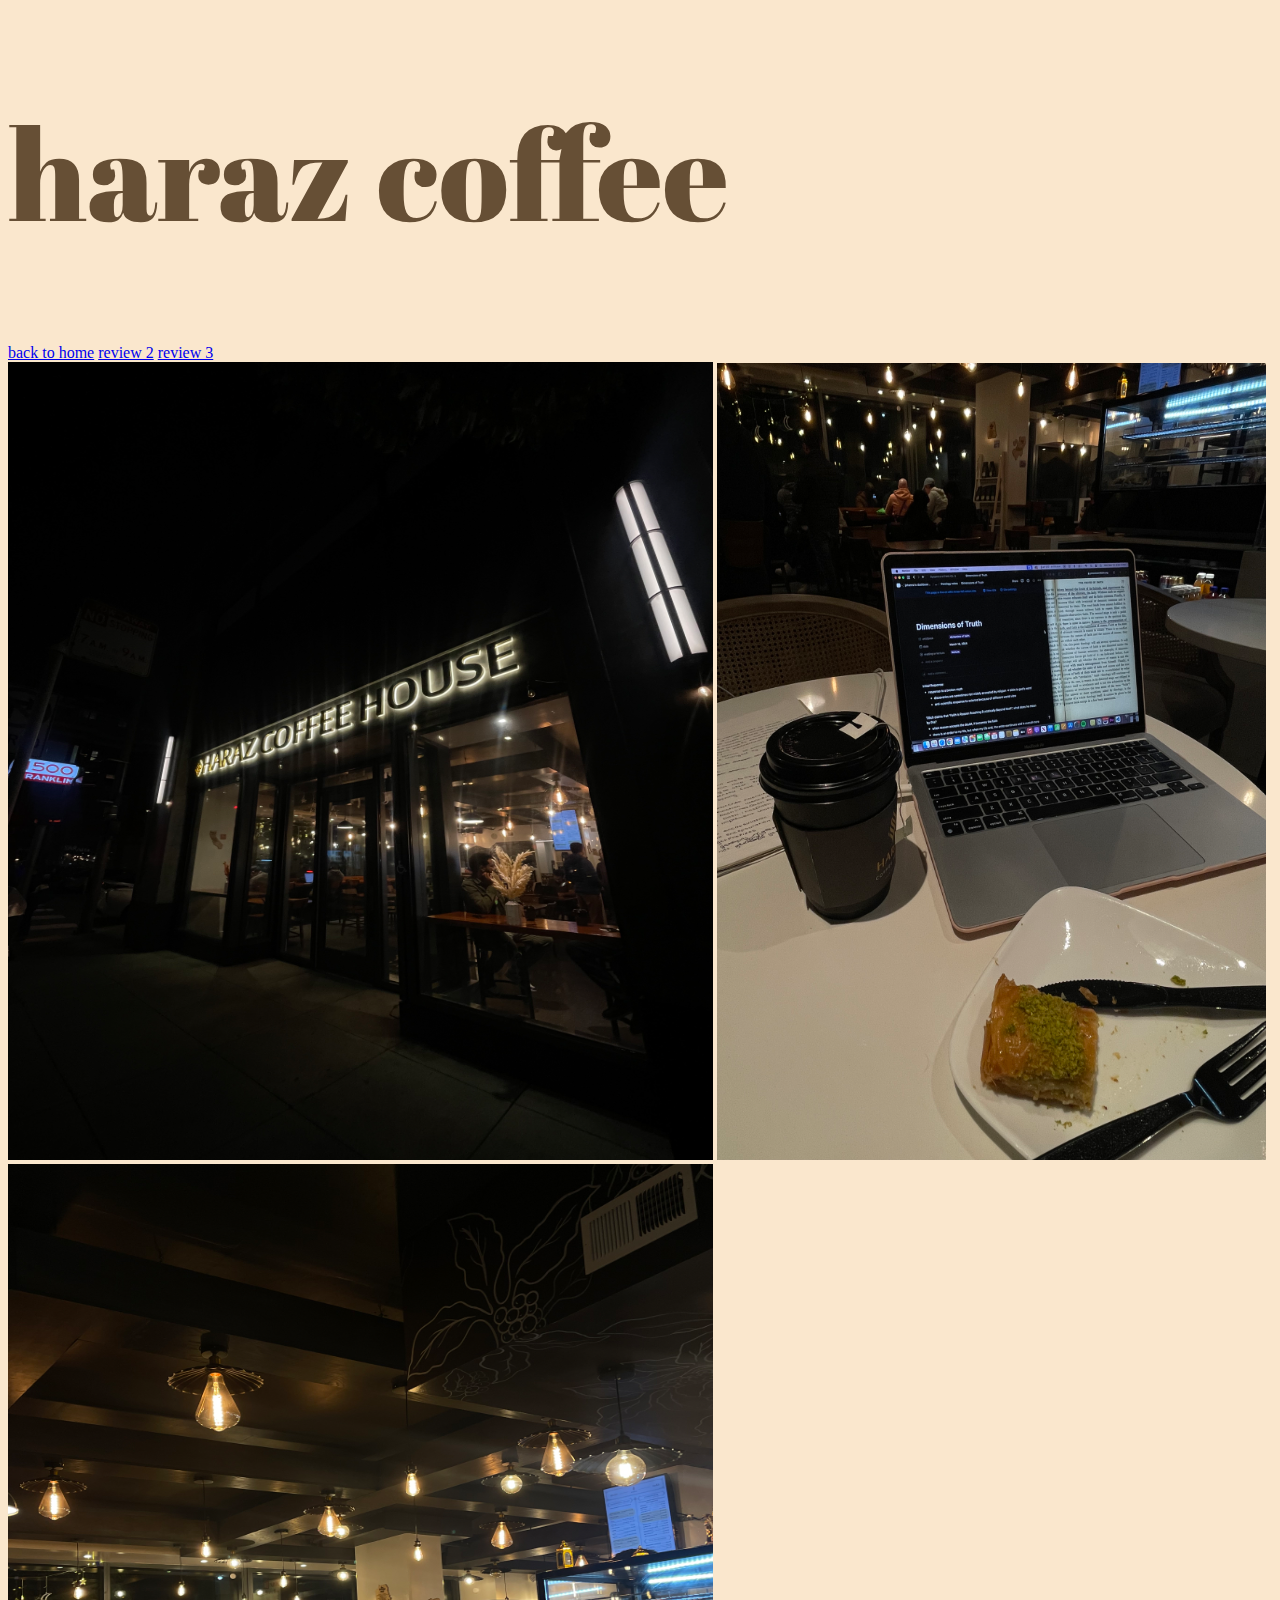
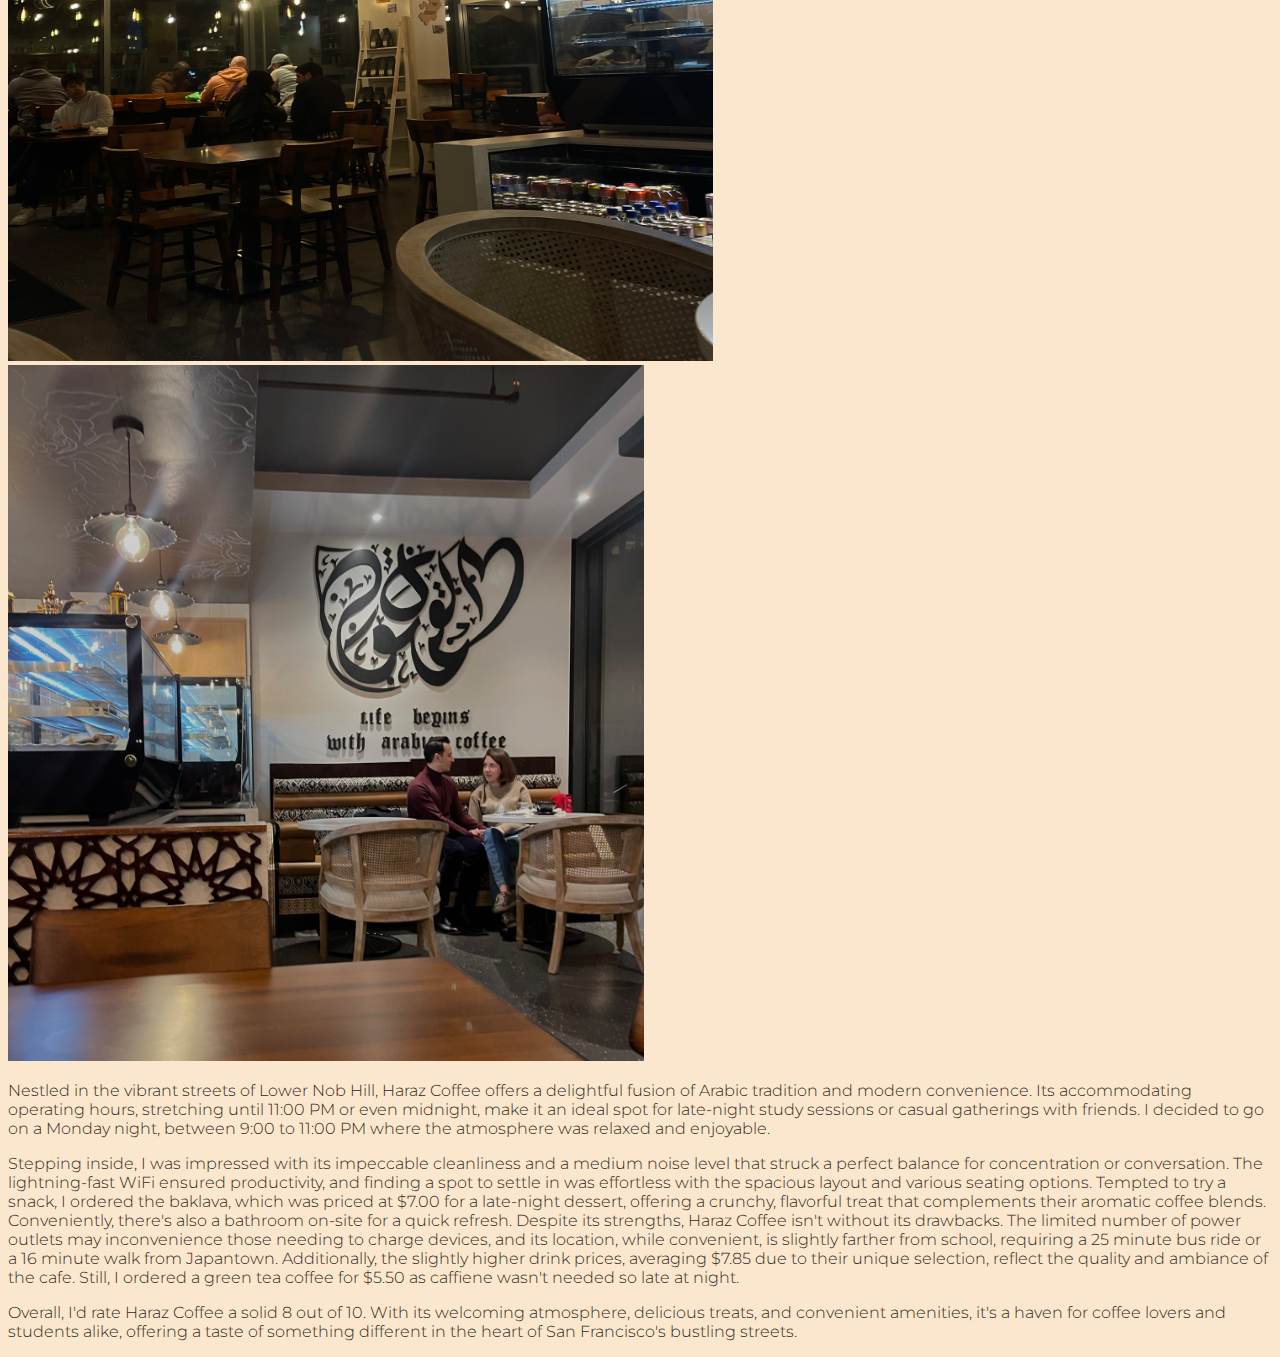
==== blog_1/blog_1.html @ 755ed854 "initial commit" ====
<!doctype html>

<html lang="en">

<head>
    <meta charset="UTF-8">
    <title>Review: Haraz Coffee</title>
    <link rel="preconnect" href="https://fonts.googleapis.com">
    <link rel="preconnect" href="https://fonts.gstatic.com" crossorigin>
    <link href="https://fonts.googleapis.com/css2?family=Abril+Fatface&display=swap" rel="stylesheet">
    <link href="https://fonts.googleapis.com/css2?family=Abril+Fatface&family=Montserrat:ital,wght@0,100..900;1,100..900&display=swap" rel="stylesheet">
    <link href="css/blog_1.css" rel="stylesheet" type="text/css">
</head>

<body>
    <h1>haraz coffee</h1>
    <nav>
        <a href="../index.html">back to home</a>
        <a href="../blog_2/blog_2.html">review 2</a>
        <a href="../blog_3/blog_3.html">review 3</a>
    </nav>
    <img src="img/outside.jpeg" alt="outside of Haraz Coffee" height="798px" width="705px">
    <img src="img/study.jpeg" alt="study workspace" height="797px" width="549px">
    <img src="img/inside.jpeg" alt="inside of Haraz Coffee" height="797px" width="705px">
    <img src="img/sign.jpeg" alt="inside of Haraz Coffee" height="696px" width="636px">
    <p>
        Nestled in the vibrant streets of Lower Nob Hill, Haraz Coffee offers a delightful fusion of Arabic tradition and modern convenience. Its accommodating operating hours, stretching until 11:00 PM or even midnight, make it an ideal spot for late-night study sessions or casual gatherings with friends. I decided to go on a Monday night, between 9:00 to 11:00 PM where the atmosphere was relaxed and enjoyable.
    </p>

    <p>
        Stepping inside, I was impressed with its impeccable cleanliness and a medium noise level that struck a perfect balance for concentration or conversation. The lightning-fast WiFi ensured productivity, and finding a spot to settle in was effortless with the spacious layout and various seating options. Tempted to try a snack, I ordered the baklava, which was priced at $7.00 for a late-night dessert, offering a crunchy, flavorful treat that complements their aromatic coffee blends. Conveniently, there's also a bathroom on-site for a quick refresh. Despite its strengths, Haraz Coffee isn't without its drawbacks. The limited number of power outlets may inconvenience those needing to charge devices, and its location, while convenient, is slightly farther from school, requiring a 25 minute bus ride or a 16 minute walk from Japantown. Additionally, the slightly higher drink prices, averaging $7.85 due to their unique selection, reflect the quality and ambiance of the cafe. Still, I ordered a green tea coffee for $5.50 as caffiene wasn't needed so late at night. 
    </p>
    <p>
        Overall, I'd rate Haraz Coffee a solid 8 out of 10. With its welcoming atmosphere, delicious treats, and convenient amenities, it's a haven for coffee lovers and students alike, offering a taste of something different in the heart of San Francisco's bustling streets. 
    </p>
</body>
                   
</html>
---- blog_1/css/blog_1.css ----
h1 {
    font-family: "Abril Fatface", serif;
    font-weight: 400;
    font-style: normal;
    color: #664F35;
    font-size: 128px;
}

body {
    background-color: #f5d2a28a;
}

p {
    color: #32271A;
    font-family: "Montserrat", sans-serif;
    font-optical-sizing: auto;
    font-weight: 300;
    font-style: normal;
}
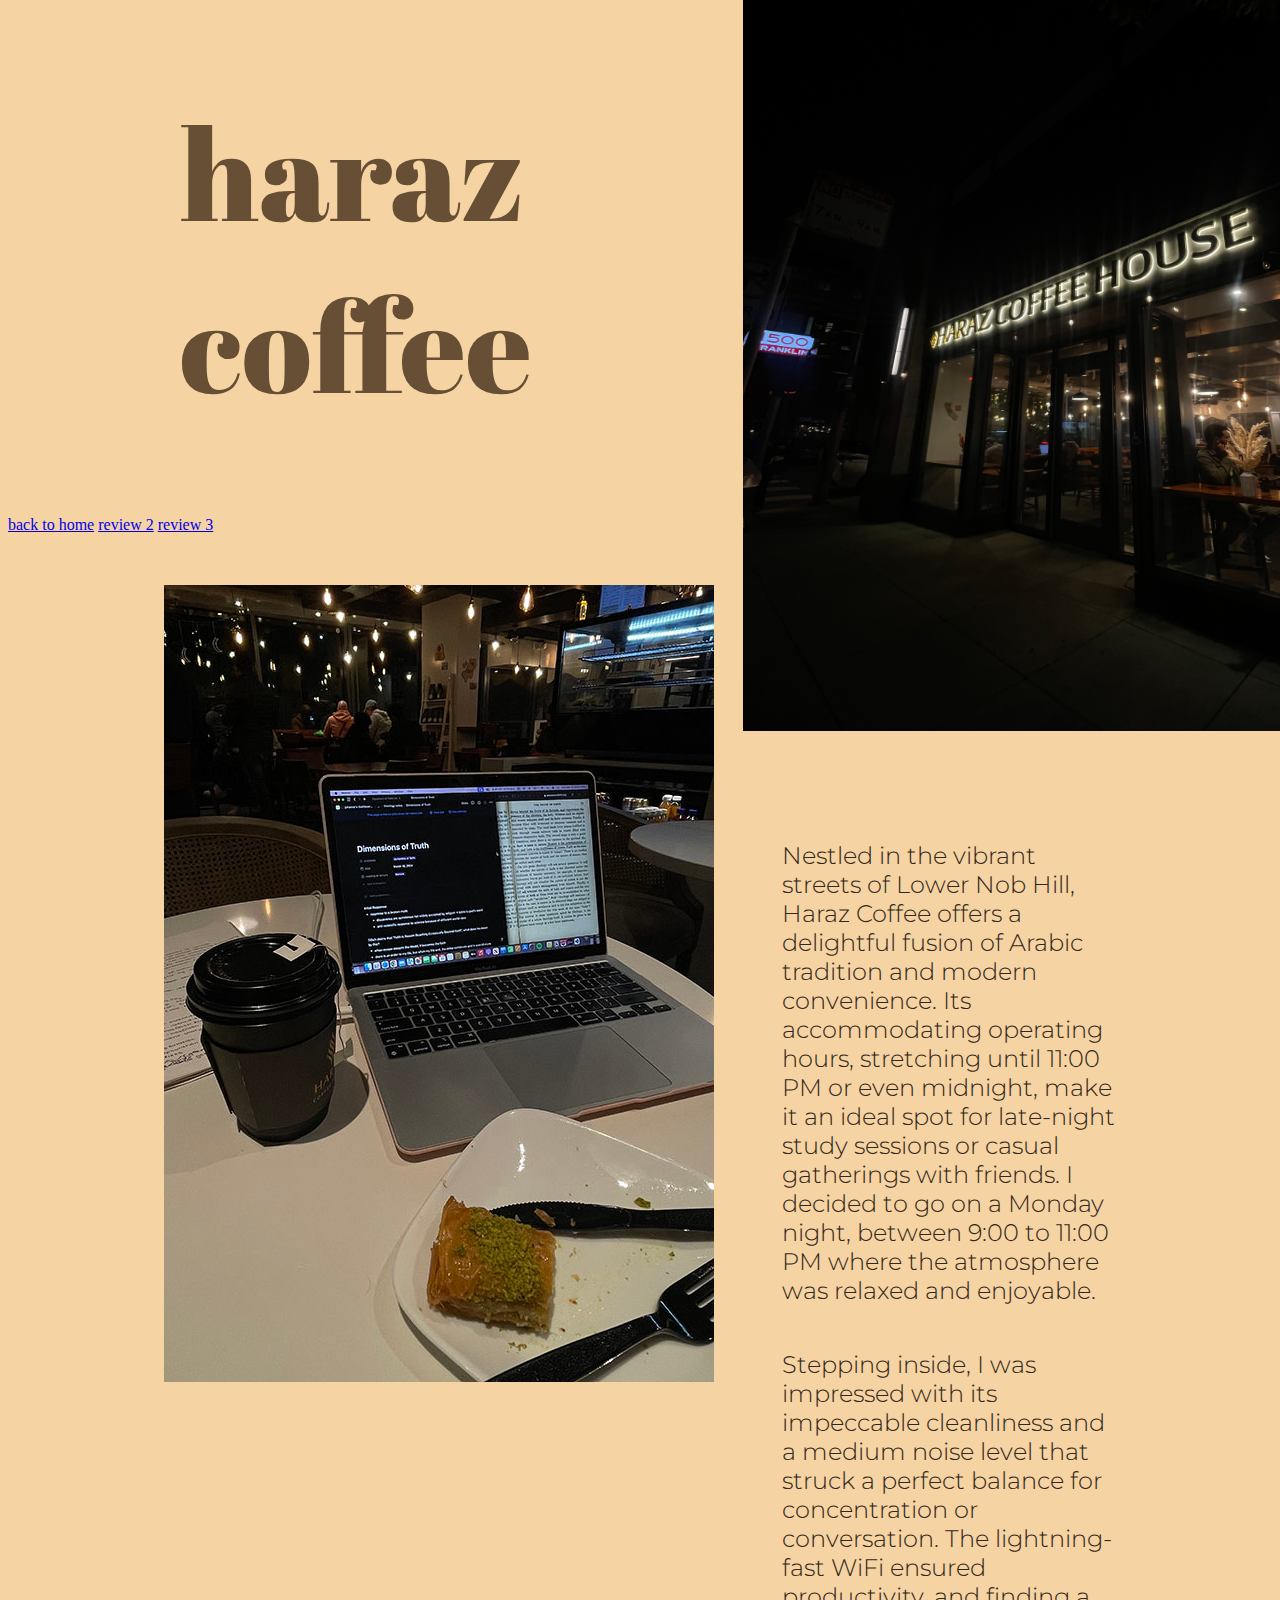
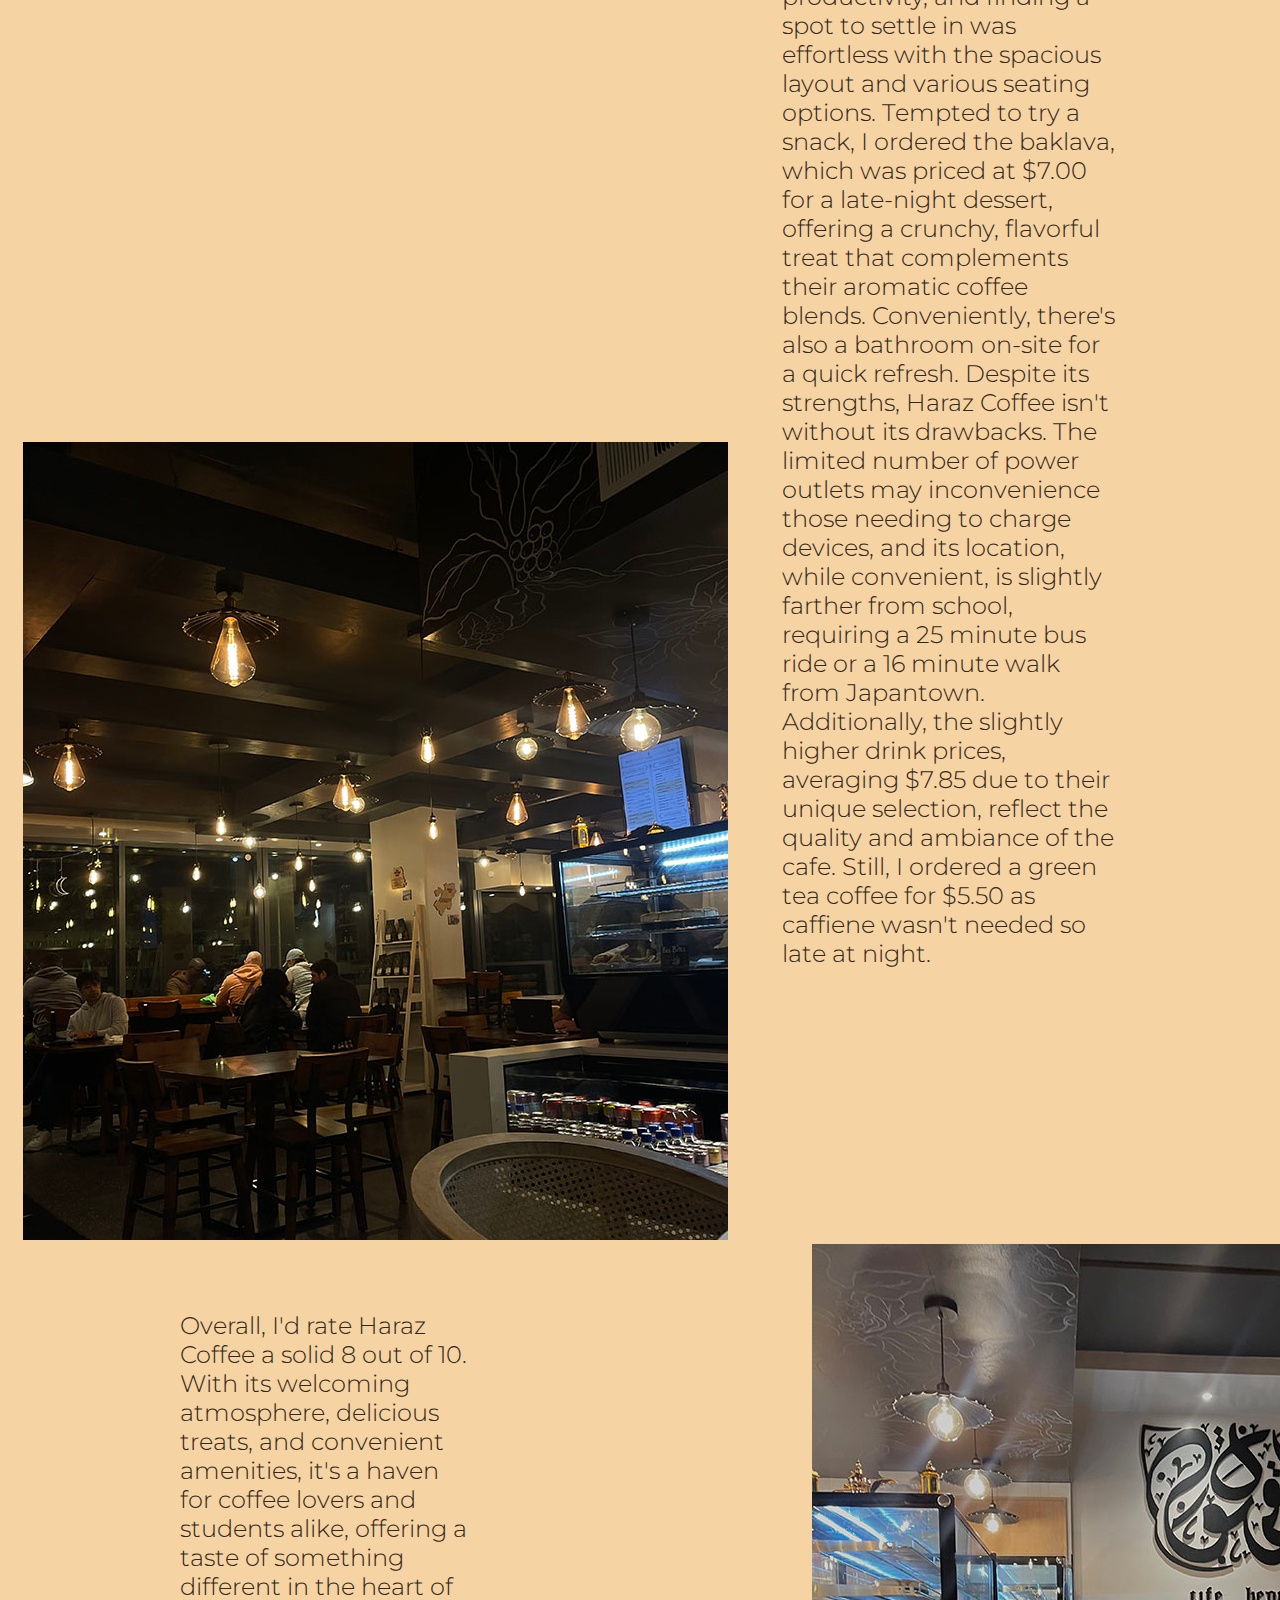
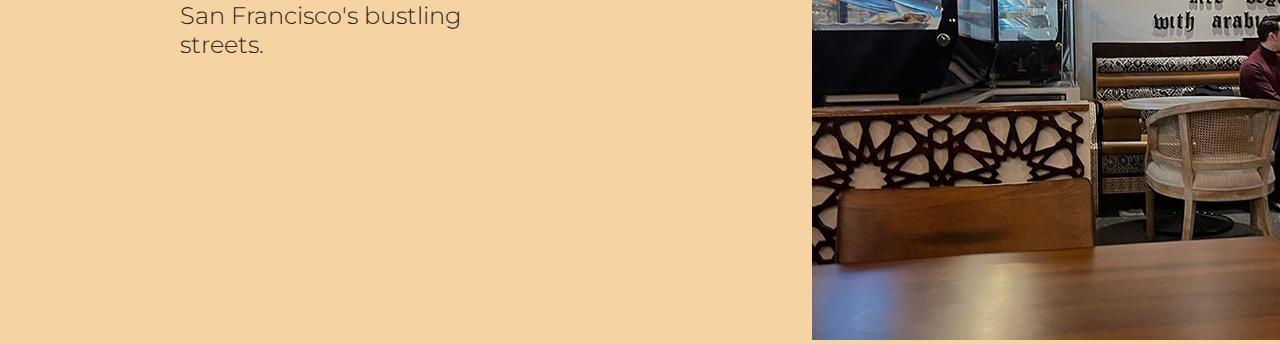
==== commit 2e94e18a: "blog1 attempt" ====
--- a/blog_1/blog_1.html
+++ b/blog_1/blog_1.html
@@ -13,24 +13,26 @@
 </head>
 
 <body>
-    <h1>haraz coffee</h1>
+    <h1>haraz <br/>
+    coffee</h1>
     <nav>
         <a href="../index.html">back to home</a>
         <a href="../blog_2/blog_2.html">review 2</a>
         <a href="../blog_3/blog_3.html">review 3</a>
     </nav>
-    <img src="img/outside.jpeg" alt="outside of Haraz Coffee" height="798px" width="705px">
-    <img src="img/study.jpeg" alt="study workspace" height="797px" width="549px">
-    <img src="img/inside.jpeg" alt="inside of Haraz Coffee" height="797px" width="705px">
-    <img src="img/sign.jpeg" alt="inside of Haraz Coffee" height="696px" width="636px">
-    <p>
+    <img src="img/outside.jpeg" alt="outside of Haraz Coffee" id="outside">
+    <img src="img/study.jpeg" alt="study workspace" id="study">
+    <p id="paragraphone">
         Nestled in the vibrant streets of Lower Nob Hill, Haraz Coffee offers a delightful fusion of Arabic tradition and modern convenience. Its accommodating operating hours, stretching until 11:00 PM or even midnight, make it an ideal spot for late-night study sessions or casual gatherings with friends. I decided to go on a Monday night, between 9:00 to 11:00 PM where the atmosphere was relaxed and enjoyable.
     </p>
 
-    <p>
+    <p id="paragraphtwo">
         Stepping inside, I was impressed with its impeccable cleanliness and a medium noise level that struck a perfect balance for concentration or conversation. The lightning-fast WiFi ensured productivity, and finding a spot to settle in was effortless with the spacious layout and various seating options. Tempted to try a snack, I ordered the baklava, which was priced at $7.00 for a late-night dessert, offering a crunchy, flavorful treat that complements their aromatic coffee blends. Conveniently, there's also a bathroom on-site for a quick refresh. Despite its strengths, Haraz Coffee isn't without its drawbacks. The limited number of power outlets may inconvenience those needing to charge devices, and its location, while convenient, is slightly farther from school, requiring a 25 minute bus ride or a 16 minute walk from Japantown. Additionally, the slightly higher drink prices, averaging $7.85 due to their unique selection, reflect the quality and ambiance of the cafe. Still, I ordered a green tea coffee for $5.50 as caffiene wasn't needed so late at night. 
     </p>
-    <p>
+    <img src="img/inside.jpeg" alt="inside of Haraz Coffee" id="inside">
+    <img src="img/sign.jpeg" alt="inside of Haraz Coffee" id="sign">
+    
+    <p id="paragraphthree">
         Overall, I'd rate Haraz Coffee a solid 8 out of 10. With its welcoming atmosphere, delicious treats, and convenient amenities, it's a haven for coffee lovers and students alike, offering a taste of something different in the heart of San Francisco's bustling streets. 
     </p>
 </body>
--- a/blog_1/css/blog_1.css
+++ b/blog_1/css/blog_1.css
@@ -4,10 +4,51 @@
     font-style: normal;
     color: #664F35;
     font-size: 128px;
+    margin-left: 172px;
+}
+
+#outside {
+    height: 797px;
+    width: 705px;
+    margin-left: 735px;
+    margin-top: -600px;
+}
+
+#study {
+    margin-left: 156px;
+    margin-top: -150px;
+}
+
+#paragraphone {
+    margin-left: 774px;
+    margin-top: -545px;
+    margin-right: 156px;
+}
+
+#paragraphtwo {
+    margin-left: 774px;
+    margin-top: 45px;
+    margin-right: 156px;
+}
+
+#inside {
+    margin-left: 15px;
+    margin-top: -550px;
+
+}
+
+#sign {
+    margin-left: 804px;
+}
+
+#paragraphthree {
+    margin-left: 172px;
+    margin-top: -633px;
+    margin-right: 804px;
 }
 
 body {
-    background-color: #f5d2a28a;
+    background-color: #F5D3A2;
 }
 
 p {
@@ -16,4 +57,5 @@
     font-optical-sizing: auto;
     font-weight: 300;
     font-style: normal;
+    font-size: 24px;
 }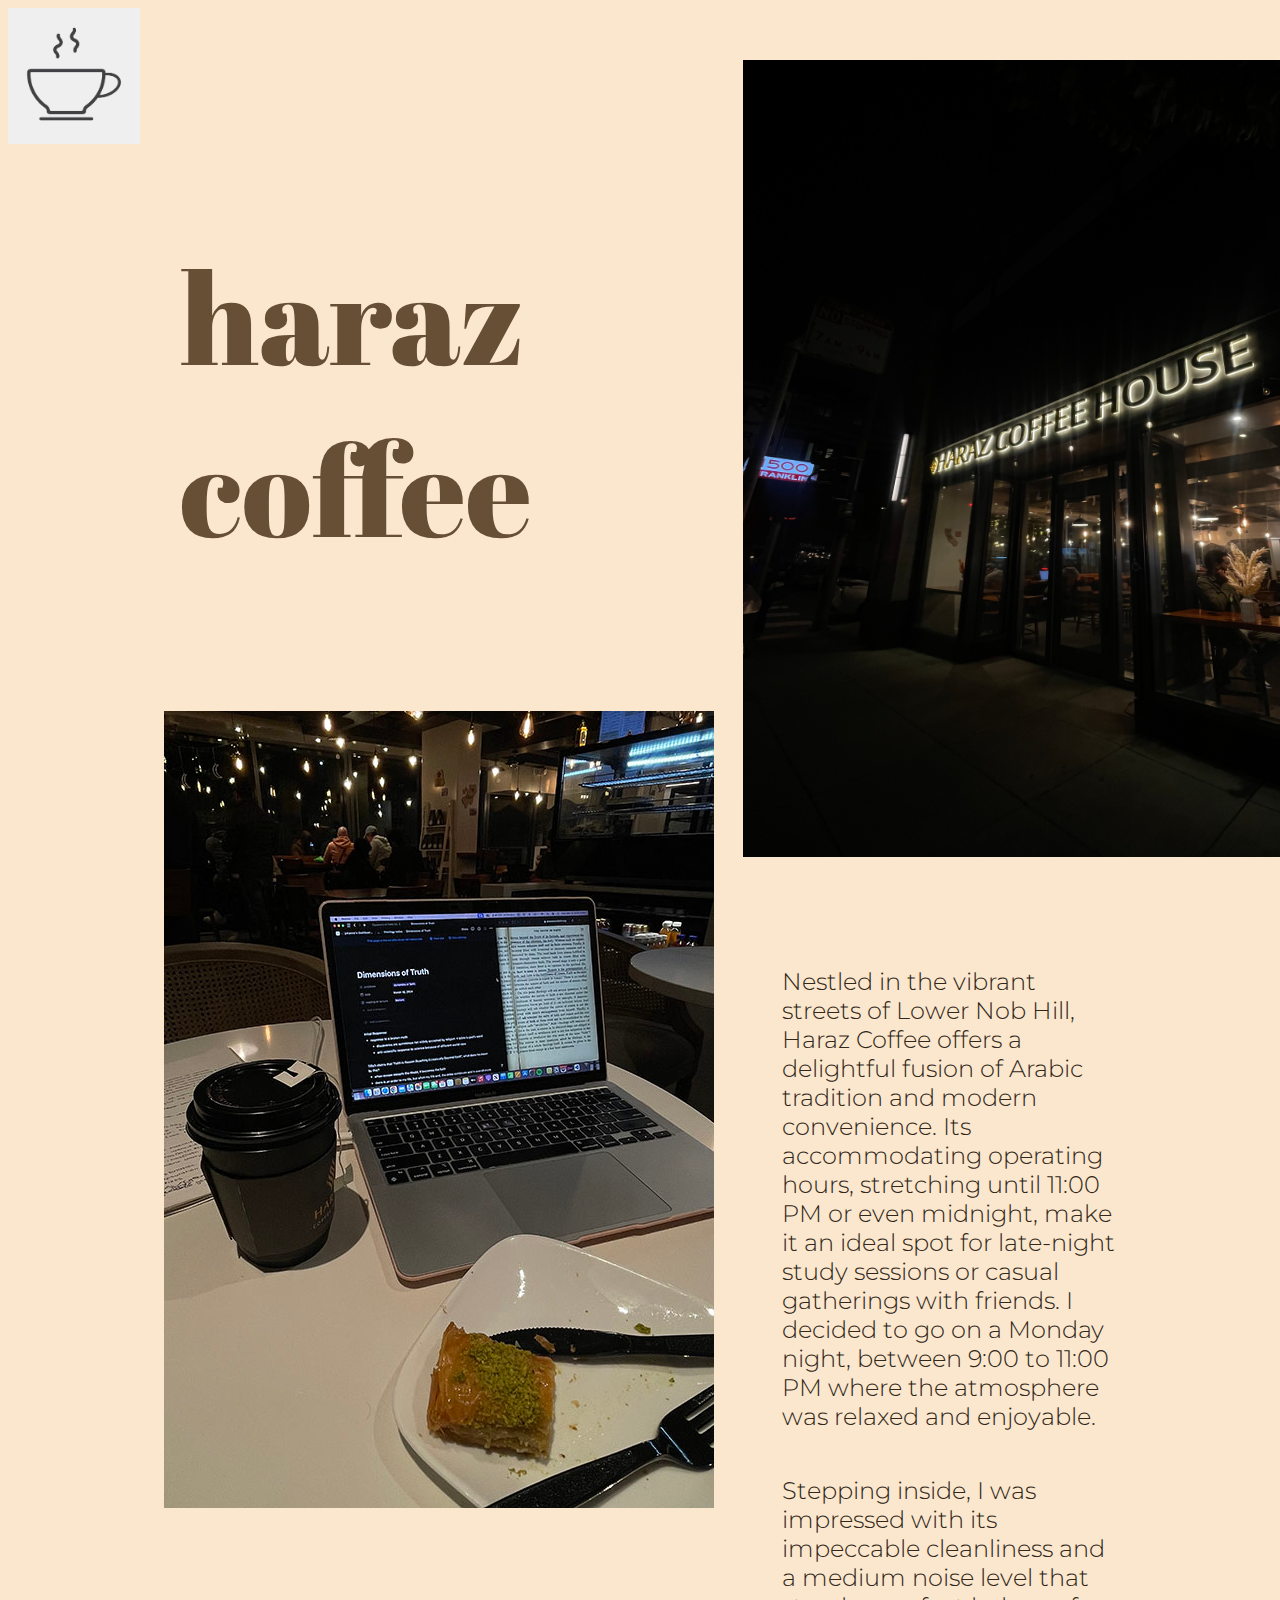
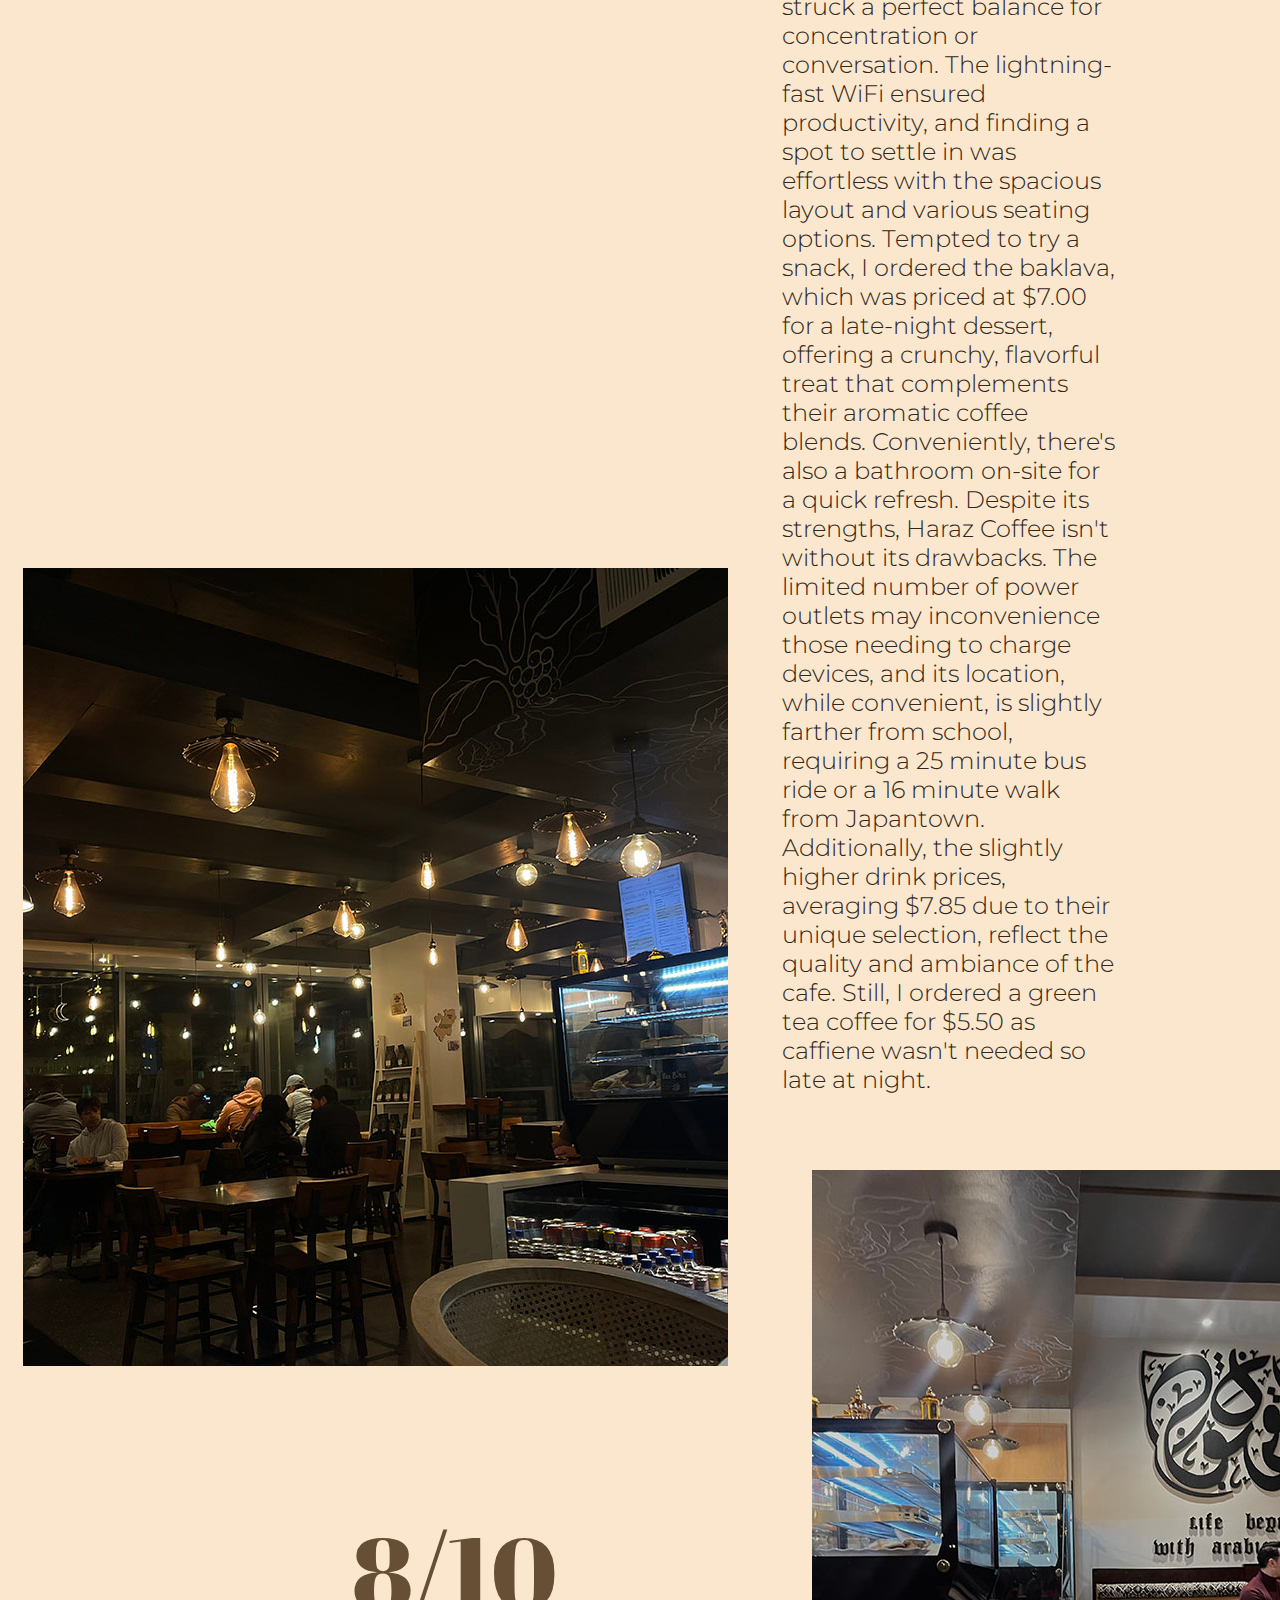
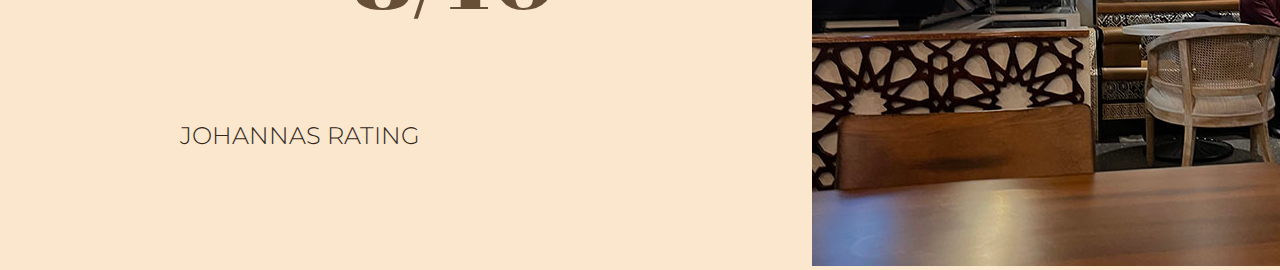
==== commit eedb60eb: "final" ====
--- a/blog_1/blog_1.html
+++ b/blog_1/blog_1.html
@@ -13,13 +13,19 @@
 </head>
 
 <body>
-    <h1>haraz <br/>
-    coffee</h1>
-    <nav>
+    <div class="dropdown">
+    <button class="dropbtn">
+        <img src="../img/coffee_icon.png" height="100px" width="100px">
+    </button>
+    <div class="dropdown-content">
         <a href="../index.html">back to home</a>
         <a href="../blog_2/blog_2.html">review 2</a>
         <a href="../blog_3/blog_3.html">review 3</a>
-    </nav>
+    </div>
+    </div>
+
+    <h1>haraz <br/>
+    coffee</h1>
     <img src="img/outside.jpeg" alt="outside of Haraz Coffee" id="outside">
     <img src="img/study.jpeg" alt="study workspace" id="study">
     <p id="paragraphone">
@@ -32,9 +38,10 @@
     <img src="img/inside.jpeg" alt="inside of Haraz Coffee" id="inside">
     <img src="img/sign.jpeg" alt="inside of Haraz Coffee" id="sign">
     
-    <p id="paragraphthree">
-        Overall, I'd rate Haraz Coffee a solid 8 out of 10. With its welcoming atmosphere, delicious treats, and convenient amenities, it's a haven for coffee lovers and students alike, offering a taste of something different in the heart of San Francisco's bustling streets. 
-    </p>
+    <div id="paragraphthree">
+        <h2>8/10</h2>
+        <p>JOHANNAS RATING</p>
+    </div>
 </body>
                    
 </html>--- a/blog_1/css/blog_1.css
+++ b/blog_1/css/blog_1.css
@@ -39,16 +39,17 @@
 
 #sign {
     margin-left: 804px;
+    margin-top: -200px;
 }
 
 #paragraphthree {
     margin-left: 172px;
-    margin-top: -633px;
+    margin-top: -450px;
     margin-right: 804px;
 }
 
 body {
-    background-color: #F5D3A2;
+    background-color: #f5d2a28a;
 }
 
 p {
@@ -58,4 +59,56 @@
     font-weight: 300;
     font-style: normal;
     font-size: 24px;
-}+}
+
+/* Dropdown Button */
+.dropbtn {
+    padding: 16px;
+    font-size: 16px;
+    border: none;
+  }
+  
+  /* The container <div> - needed to position the dropdown content */
+  .dropdown {
+    position: relative;
+    display: inline-block;
+  }
+  
+  /* Dropdown Content (Hidden by Default) */
+  .dropdown-content {
+    display: none;
+    position: absolute;
+    background-color: #f1f1f1;
+    min-width: 160px;
+    box-shadow: 0px 8px 16px 0px rgba(0,0,0,0.2);
+    z-index: 1;
+  }
+  
+  /* Links inside the dropdown */
+  .dropdown-content a {
+    color: #32271A;
+    font-family: "Montserrat", sans-serif;
+    font-optical-sizing: auto;
+    font-weight: 300;
+    font-style: normal;
+    padding: 12px 16px;
+    text-decoration: none;
+    display: block;
+  }
+  
+  /* Change color of dropdown links on hover */
+  .dropdown-content a:hover {
+    text-decoration: underline;
+}
+  
+  /* Show the dropdown menu on hover */
+  .dropdown:hover .dropdown-content {display: block;}
+
+h2 {
+    font-family: "Abril Fatface", serif;
+    font-weight: 400;
+    font-style: normal;
+    color: #664F35;
+    font-size: 100px;
+    margin-left: 172px;
+}
